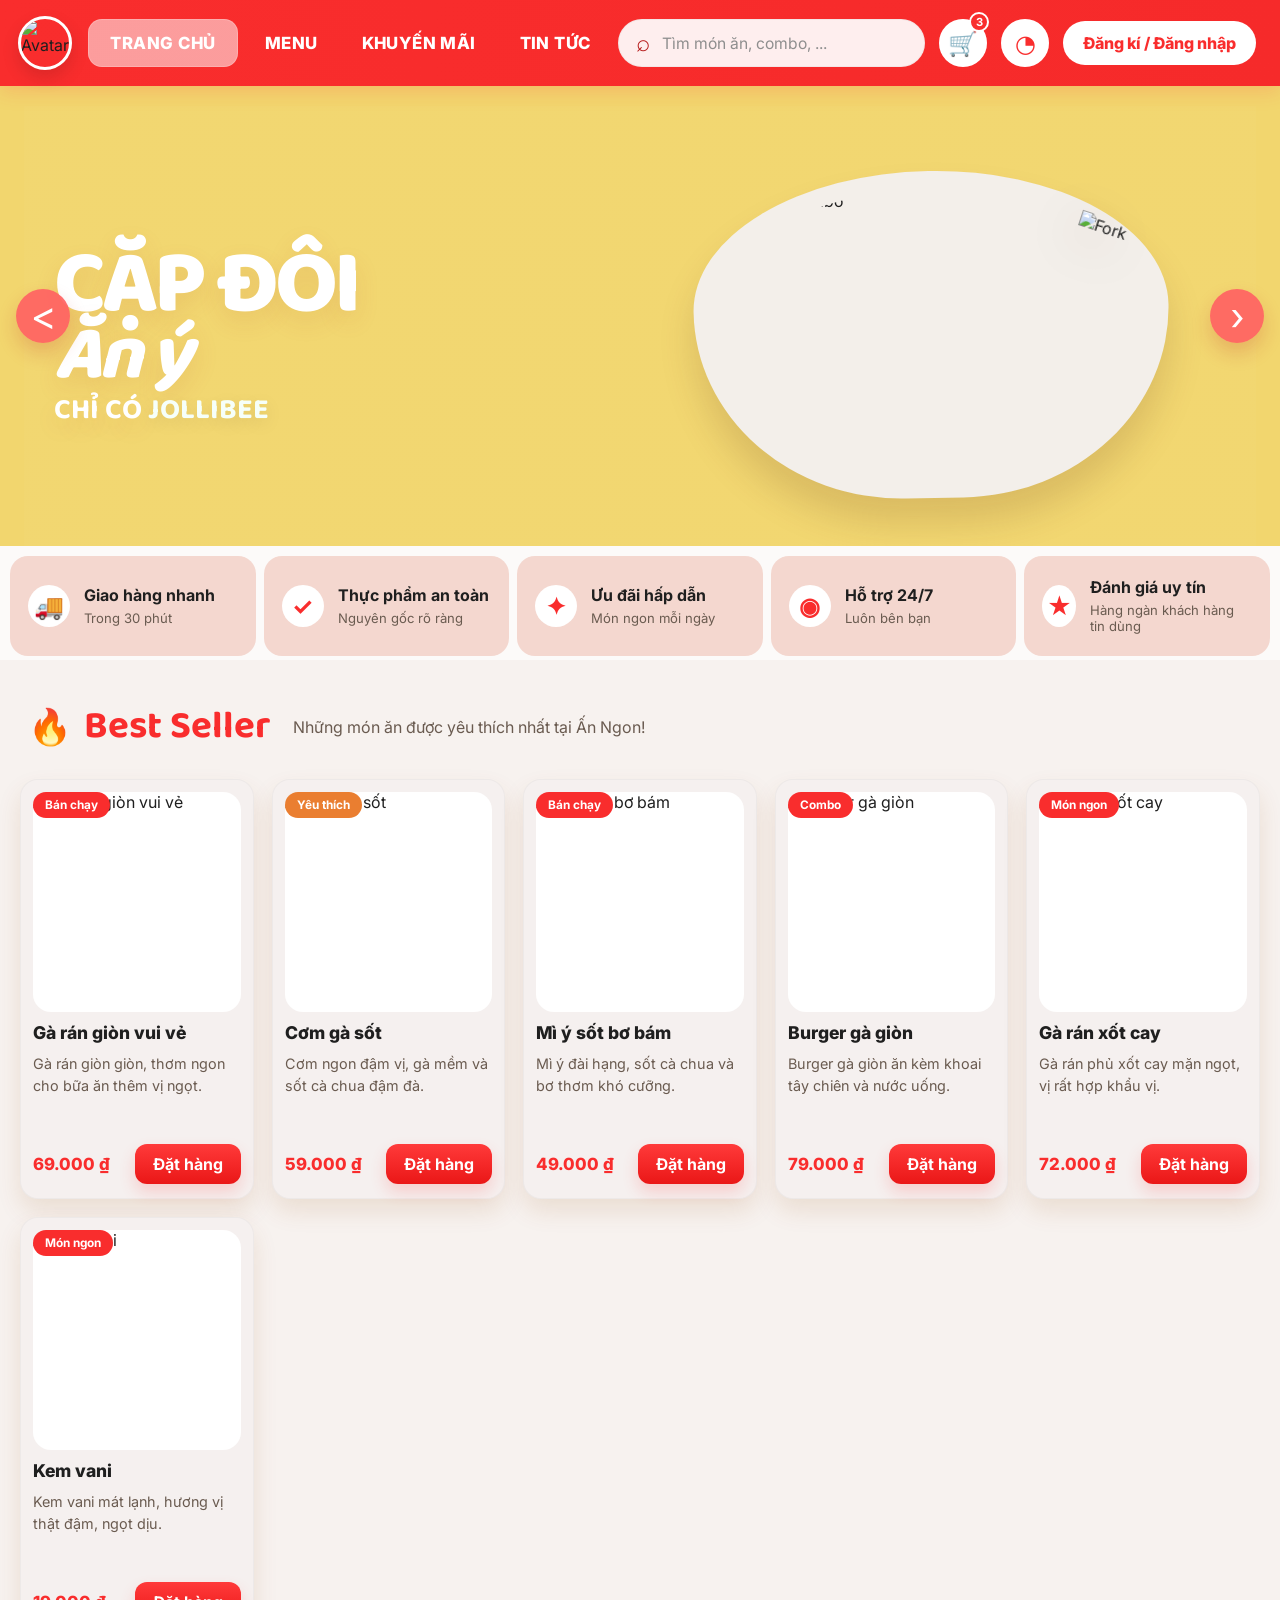
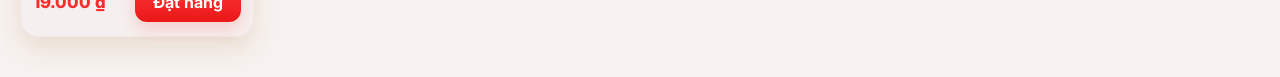
==== test.html @ bcf4d47f "cap nhat script css test" ====
<!DOCTYPE html>
<html lang="vi">
  <head>
    <meta charset="UTF-8" />
    <meta name="viewport" content="width=device-width, initial-scale=1.0" />
    <title>Jollibee Style Food Landing Page</title>
    <link rel="preconnect" href="https://fonts.googleapis.com" />
    <link rel="preconnect" href="https://fonts.gstatic.com" crossorigin />
    <link href="https://fonts.googleapis.com/css2?family=Baloo+2:wght@400;600;700;800&family=Inter:wght@400;500;600;700;800&display=swap" rel="stylesheet" />
    <link rel="stylesheet" href="styles.css" />
  </head>
  <body>
    <div class="page-shell">
      <header class="topbar">
        <div class="brand-wrap">
          <div class="avatar">
            <img src="page_logo.png" alt="Avatar" />
          </div>
          <button class="brand-btn">TRANG CHỦ</button>
        </div>

        <nav class="main-nav">
          <a href="#">MENU</a>
          <a href="#">KHUYẾN MÃI</a>
          <a href="#">TIN TỨC</a>
        </nav>

        <div class="header-tools">
          <div class="search-box">
            <span class="icon-search">⌕</span>
            <input type="text" placeholder="Tìm món ăn, combo, ..." />
          </div>

          <button class="icon-btn cart-btn" aria-label="Giỏ hàng">
            <span>🛒</span>
            <span class="cart-badge">3</span>
          </button>

          <button class="icon-btn user-btn" aria-label="Tài khoản">
            <span>◔</span>
          </button>

          <button class="login-btn">Đăng kí / Đăng nhập</button>
        </div>
      </header>

      <main>
        <section class="hero slider">
          <button class="slider-arrow left" aria-label="Quay lại"><</button>

          <div class="slider-track">
            <article class="slide active" data-bg="#f0d567">
              <div class="hero-copy">
                <h1>
                  <span class="line-1">CẶP ĐÔI</span>
                  <span class="line-2">Ăn ý</span>
                  <span class="line-3">CHỈ CÓ <em>JOLLIBEE</em></span>
                </h1>
              </div>

              <div class="hero-visual">
                <div class="product-plate">
                  <img src="https://images.unsplash.com/photo-1562967916-eb1b5f0d0d2b?auto=format&fit=crop&w=900&q=80" alt="Chicken combo" />
                </div>
                <div class="fork-wrap">
                  <img src="https://images.unsplash.com/photo-1559847844-5315695dadae?auto=format&fit=crop&w=300&q=80" alt="Fork" />
                </div>
              </div>
            </article>

            <article class="slide" data-bg="#f7d26a">
              <div class="hero-copy">
                <h1>
                  <span class="line-1">COMBO</span>
                  <span class="line-2">Hot</span>
                  <span class="line-3">CHỈ TỪ <em>159k</em></span>
                </h1>
              </div>

              <div class="hero-visual">
                <div class="product-plate big">
                  <img src="https://images.unsplash.com/photo-1550547660-d9450f859349?auto=format&fit=crop&w=900&q=80" alt="Burger combo" />
                </div>
                <div class="fork-wrap tiny">
                  <img src="https://images.unsplash.com/photo-1559847844-5315695dadae?auto=format&fit=crop&w=300&q=80" alt="Fork" />
                </div>
              </div>
            </article>
          </div>

          <button class="slider-arrow right" aria-label="Tiếp theo">›</button>
        </section>

        <section class="features">
          <div class="feature-item">
            <div class="feature-icon">🚚</div>
            <div class="feature-text">
              <strong>Giao hàng nhanh</strong>
              <span>Trong 30 phút</span>
            </div>
          </div>

          <div class="feature-item">
            <div class="feature-icon">✓</div>
            <div class="feature-text">
              <strong>Thực phẩm an toàn</strong>
              <span>Nguyên gốc rõ ràng</span>
            </div>
          </div>

          <div class="feature-item">
            <div class="feature-icon">✦</div>
            <div class="feature-text">
              <strong>Ưu đãi hấp dẫn</strong>
              <span>Món ngon mỗi ngày</span>
            </div>
          </div>

          <div class="feature-item">
            <div class="feature-icon">◉</div>
            <div class="feature-text">
              <strong>Hỗ trợ 24/7</strong>
              <span>Luôn bên bạn</span>
            </div>
          </div>

          <div class="feature-item">
            <div class="feature-icon">★</div>
            <div class="feature-text">
              <strong>Đánh giá uy tín</strong>
              <span>Hàng ngàn khách hàng tin dùng</span>
            </div>
          </div>
        </section>

        <section class="best-seller">
          <div class="section-title">
            <span class="title-icon">🔥</span>
            <h2>Best Seller</h2>
            <p>Những món ăn được yêu thích nhất tại Ấn Ngon!</p>
          </div>

          <div class="product-grid">
            <article class="product-card">
              <span class="tag tag-hot">Bán chạy</span>
              <img src="https://images.unsplash.com/photo-1604908176997-125f25cc6f3d?auto=format&fit=crop&w=700&q=80" alt="Gà rán giòn vui vẻ" />
              <h3>Gà rán giòn vui vẻ</h3>
              <p>Gà rán giòn giòn, thơm ngon cho bữa ăn thêm vị ngọt.</p>
              <div class="card-footer">
                <strong>69.000 ₫</strong>
                <button>Đặt hàng</button>
              </div>
            </article>

            <article class="product-card featured">
              <span class="tag tag-fav">Yêu thích</span>
              <img src="https://images.unsplash.com/photo-1544025162-d76694265947?auto=format&fit=crop&w=700&q=80" alt="Cơm gà sốt" />
              <h3>Cơm gà sốt</h3>
              <p>Cơm ngon đậm vị, gà mềm và sốt cà chua đậm đà.</p>
              <div class="card-footer">
                <strong>59.000 ₫</strong>
                <button>Đặt hàng</button>
              </div>
            </article>

            <article class="product-card">
              <span class="tag tag-hot">Bán chạy</span>
              <img src="https://images.unsplash.com/photo-1512058564366-18510be2db19?auto=format&fit=crop&w=700&q=80" alt="Mì ý sốt bơ bám" />
              <h3>Mì ý sốt bơ bám</h3>
              <p>Mì ý đài hạng, sốt cà chua và bơ thơm khó cưỡng.</p>
              <div class="card-footer">
                <strong>49.000 ₫</strong>
                <button>Đặt hàng</button>
              </div>
            </article>

            <article class="product-card">
              <span class="tag tag-hot">Combo</span>
              <img src="https://images.unsplash.com/photo-1568901346375-23c9450c58cd?auto=format&fit=crop&w=700&q=80" alt="Burger gà giòn" />
              <h3>Burger gà giòn</h3>
              <p>Burger gà giòn ăn kèm khoai tây chiên và nước uống.</p>
              <div class="card-footer">
                <strong>79.000 ₫</strong>
                <button>Đặt hàng</button>
              </div>
            </article>

            <article class="product-card">
              <span class="tag tag-hot">Món ngon</span>
              <img src="https://images.unsplash.com/photo-1604909052743-94e838986d24?auto=format&fit=crop&w=700&q=80" alt="Gà rán xốt cay" />
              <h3>Gà rán xốt cay</h3>
              <p>Gà rán phủ xốt cay mặn ngọt, vị rất hợp khẩu vị.</p>
              <div class="card-footer">
                <strong>72.000 ₫</strong>
                <button>Đặt hàng</button>
              </div>
            </article>

            <article class="product-card">
              <span class="tag tag-hot">Món ngon</span>
              <img src="https://images.unsplash.com/photo-1551024601-bec78aea704b?auto=format&fit=crop&w=700&q=80" alt="Kem vani" />
              <h3>Kem vani</h3>
              <p>Kem vani mát lạnh, hương vị thật đậm, ngọt dịu.</p>
              <div class="card-footer">
                <strong>19.000 ₫</strong>
                <button>Đặt hàng</button>
              </div>
            </article>
          </div>
        </section>
      </main>
    </div>

    <script src="script.js"></script>
  </body>
</html>
---- styles.css ----
* {
  box-sizing: border-box;
}

:root {
  --red: #f92d2d;
  --red-dark: #db1b1b;
  --yellow: #f2d66e;
  --cream: #f6e7c4;
  --orange: #f4b971;
  --soft-pink: #f9e2d2;
  --white: #fff;
  --text: #1f1f1f;
  --muted: #6a5b50;
  --card-shadow: 0 12px 25px rgba(146, 76, 0, 0.12);
  --radius: 24px;
}

html {
  scroll-behavior: smooth;
}

body {
  margin: 0;
  font-family: "Inter", sans-serif;
  background: #f4f4f4;
  color: var(--text);
}

img {
  max-width: 100%;
  display: block;
}

button,
input {
  font: inherit;
}

button {
  cursor: pointer;
  border: none;
}

.page-shell {
  max-width: 1600px;
  margin: 0 auto;
  background: #f7f2ef;
}

.topbar {
  height: 86px;
  background: linear-gradient(90deg, var(--red) 0%, #f62a2a 100%);
  display: flex;
  align-items: center;
  justify-content: space-between;
  gap: 20px;
  padding: 0 24px 0 18px;
  position: sticky;
  top: 0;
  z-index: 20;
  box-shadow: 0 6px 18px rgba(255, 67, 67, 0.18);
}

.brand-wrap {
  display: flex;
  align-items: center;
  gap: 16px;
  min-width: 200px;
}

.avatar {
  width: 54px;
  height: 54px;
  border-radius: 50%;
  overflow: hidden;
  border: 3px solid #fff;
  box-shadow: 0 8px 18px rgba(0, 0, 0, 0.12);
}

.avatar img {
  width: 100%;
  height: 100%;
  object-fit: cover;
}

.brand-btn {
  background: #fff8;
  color: #fff;
  border-radius: 14px;
  font-weight: 800;
  font-size: 1.05rem;
  letter-spacing: 0.5px;
  padding: 14px 22px;
  box-shadow: inset 0 0 0 1px rgba(255,255,255,0.18);
}

.main-nav {
  display: flex;
  align-items: center;
  gap: 44px;
  flex: 1;
  justify-content: center;
}

.main-nav a {
  text-decoration: none;
  color: #fff;
  font-weight: 800;
  font-size: 1.05rem;
  letter-spacing: 0.4px;
  position: relative;
  transition: opacity 0.2s ease;
}

.main-nav a:hover {
  opacity: 0.8;
}

.header-tools {
  display: flex;
  align-items: center;
  gap: 14px;
}

.search-box {
  display: flex;
  align-items: center;
  background: rgba(255, 255, 255, 0.92);
  border-radius: 999px;
  height: 48px;
  padding: 0 18px;
  min-width: 290px;
  box-shadow: inset 0 0 0 1px rgba(0,0,0,0.04);
}

.icon-search {
  font-size: 1.5rem;
  color: #b61a1a;
  margin-right: 10px;
  line-height: 1;
}

.search-box input {
  border: none;
  outline: none;
  background: transparent;
  width: 100%;
  color: var(--muted);
  font-size: 0.98rem;
}

.search-box input::placeholder {
  color: #8e8e8e;
}

.icon-btn {
  width: 48px;
  height: 48px;
  border-radius: 50%;
  background: rgba(255,255,255,0.2);
  color: #fff;
  font-size: 1.5rem;
  position: relative;
  display: grid;
  place-items: center;
  box-shadow: inset 0 0 0 1px rgba(255,255,255,0.22);
}

.cart-btn {
  background: #fff;
  color: var(--red);
}

.cart-badge {
  position: absolute;
  top: -7px;
  right: -2px;
  width: 20px;
  height: 20px;
  border-radius: 50%;
  background: var(--red);
  color: white;
  font-size: 0.7rem;
  display: grid;
  place-items: center;
  font-weight: 700;
  border: 2px solid #fff;
}

.user-btn {
  background: #fff;
  color: var(--red);
}

.login-btn {
  background: #fff;
  color: var(--red);
  font-weight: 800;
  border-radius: 999px;
  padding: 12px 20px;
  white-space: nowrap;
}

.hero {
  position: relative;
  background: var(--yellow);
  display: flex;
  align-items: stretch;
  justify-content: center;
  padding: 20px 24px 0;
  overflow: hidden;
}

.slider-track {
  position: relative;
  width: 100%;
  min-height: 440px;
}

.slide {
  display: none;
  min-height: 440px;
  align-items: center;
  justify-content: space-between;
  gap: 20px;
  padding: 18px 20px 0 22px;
  background: linear-gradient(90deg, rgba(255, 255, 255, 0.02), rgba(255,255,255,0.02));
}

.slide.active {
  display: flex;
}

.hero-copy {
  flex: 1;
  padding-left: 8px;
}

.hero-copy h1 {
  margin: 0;
  font-family: "Baloo 2", cursive;
  font-weight: 800;
  line-height: 0.85;
  color: #fff;
  text-shadow: 0 10px 25px rgba(184, 71, 36, 0.12);
  letter-spacing: -4px;
}

.hero-copy .line-1,
.hero-copy .line-2,
.hero-copy .line-3 {
  display: block;
}

.hero-copy .line-1 {
  font-size: clamp(4rem, 7vw, 9rem);
  color: #fff;
}

.hero-copy .line-2 {
  font-size: clamp(3.5rem, 6vw, 7rem);
  font-style: italic;
  color: #fff;
  font-family: "Baloo 2", cursive;
}

.hero-copy .line-3 {
  font-size: clamp(1.8rem, 2vw, 2.4rem);
  letter-spacing: 0;
  color: #fff;
  font-weight: 700;
  margin-top: 10px;
}

.hero-copy .line-3 em {
  font-style: normal;
  color: #f6fff9;
  text-shadow: 0 5px 18px rgba(0,0,0,0.1);
}

.hero-visual {
  position: relative;
  flex: 1.1;
  display: flex;
  justify-content: center;
  align-items: center;
  min-height: 420px;
}

.product-plate {
  width: min(680px, 78%);
  min-width: 320px;
  aspect-ratio: 1.45;
  border-radius: 50% 50% 44% 44% / 42% 42% 58% 58%;
  background: #f3efea;
  box-shadow: 0 25px 35px rgba(111, 68, 33, 0.18);
  display: flex;
  align-items: center;
  justify-content: center;
  padding: 18px;
  transform: rotate(-1deg);
}

.product-plate img {
  width: 100%;
  height: 100%;
  object-fit: cover;
  border-radius: 50% 50% 44% 44% / 42% 42% 58% 58%;
}

.fork-wrap {
  position: absolute;
  right: 0;
  top: 26%;
  width: 160px;
  transform: rotate(18deg);
  filter: drop-shadow(0 12px 24px rgba(52, 24, 10, 0.2));
}

.fork-wrap.tiny {
  width: 120px;
}

.fork-wrap img {
  width: 100%;
  height: auto;
  object-fit: contain;
}

.slider-arrow {
  position: absolute;
  top: 50%;
  transform: translateY(-50%);
  width: 54px;
  height: 54px;
  border-radius: 50%;
  background: rgba(255, 98, 98, 0.92);
  color: #fff;
  box-shadow: 0 10px 20px rgba(183, 31, 31, 0.2);
  font-size: 2.5rem;
  line-height: 1;
  z-index: 2;
}

.slider-arrow.left {
  left: 16px;
}

.slider-arrow.right {
  right: 16px;
}

.features {
  background: rgba(255,255,255,0.62);
  margin: 0 0 18px;
  display: grid;
  grid-template-columns: repeat(5, minmax(180px, 1fr));
  gap: 8px;
  padding: 10px 10px 4px;
}

.feature-item {
  background: #f4d7cf;
  border-radius: 18px;
  padding: 16px 18px;
  display: flex;
  align-items: center;
  gap: 14px;
  min-height: 100px;
}

.feature-icon {
  width: 42px;
  height: 42px;
  border-radius: 50%;
  background: #fff;
  color: var(--red);
  display: grid;
  place-items: center;
  font-size: 1.5rem;
  font-weight: 700;
}

.feature-text {
  display: flex;
  flex-direction: column;
  gap: 4px;
}

.feature-text strong {
  font-size: 1rem;
  line-height: 1.2;
}

.feature-text span {
  font-size: 0.82rem;
  color: var(--muted);
}

.best-seller {
  padding: 18px 20px 40px;
}

.section-title {
  display: flex;
  align-items: center;
  gap: 12px;
  margin-bottom: 22px;
  padding-left: 8px;
}

.title-icon {
  font-size: 2.2rem;
}

.section-title h2 {
  margin: 0;
  font-size: clamp(2.1rem, 3vw, 3rem);
  color: var(--red);
  font-family: "Baloo 2", cursive;
}

.section-title p {
  margin: 0 0 0 10px;
  color: var(--muted);
  font-size: 1rem;
}

.product-grid {
  display: grid;
  grid-template-columns: repeat(5, minmax(200px, 1fr));
  gap: 18px;
}

.product-card {
  background: #f5f0ef;
  border-radius: 18px;
  box-shadow: var(--card-shadow);
  padding: 12px 12px 14px;
  position: relative;
  min-height: 420px;
  display: flex;
  flex-direction: column;
  gap: 10px;
  border: 1px solid rgba(0,0,0,0.03);
  transition: transform 0.25s ease, box-shadow 0.25s ease;
}

.product-card:hover {
  transform: translateY(-4px);
  box-shadow: 0 18px 28px rgba(146, 76, 0, 0.14);
}

.tag {
  position: absolute;
  top: 12px;
  left: 12px;
  display: inline-flex;
  align-items: center;
  justify-content: center;
  border-radius: 999px;
  padding: 6px 12px;
  font-size: 0.74rem;
  font-weight: 700;
  color: #fff;
  z-index: 1;
}

.tag-hot {
  background: var(--red);
}

.tag-fav {
  background: #ea7e30;
}

.product-card img {
  width: 100%;
  height: 220px;
  object-fit: cover;
  border-radius: 18px;
  background: #fff;
}

.product-card h3 {
  margin: 0;
  font-size: 1.1rem;
  font-weight: 800;
  color: var(--text);
}

.product-card p {
  margin: 0;
  font-size: 0.9rem;
  line-height: 1.55;
  color: var(--muted);
  flex: 1;
}

.card-footer {
  display: flex;
  align-items: center;
  justify-content: space-between;
  gap: 12px;
}

.card-footer strong {
  color: var(--red);
  font-size: 1.05rem;
  font-weight: 800;
}

.card-footer button {
  background: linear-gradient(180deg, #ff3a3a 0%, #ea1717 100%);
  color: #fff;
  border-radius: 12px;
  padding: 10px 18px;
  font-weight: 700;
  box-shadow: 0 8px 16px rgba(255, 68, 68, 0.2);
}

@media (max-width: 1200px) {
  .main-nav {
    gap: 22px;
  }

  .product-grid {
    grid-template-columns: repeat(3, minmax(200px, 1fr));
  }

  .features {
    grid-template-columns: repeat(3, minmax(200px, 1fr));
  }
}

@media (max-width: 960px) {
  .topbar {
    flex-wrap: wrap;
    height: auto;
    padding: 16px 18px;
  }

  .brand-wrap,
  .main-nav,
  .header-tools {
    width: 100%;
  }

  .main-nav {
    justify-content: flex-start;
    flex-wrap: wrap;
  }

  .header-tools {
    justify-content: space-between;
    flex-wrap: wrap;
  }

  .search-box {
    min-width: 180px;
    flex: 1;
  }

  .slide {
    flex-direction: column;
    text-align: center;
    padding-top: 30px;
  }

  .hero-copy {
    padding-left: 0;
  }

  .hero-visual {
    width: 100%;
  }

  .product-grid {
    grid-template-columns: repeat(2, minmax(200px, 1fr));
  }
}

@media (max-width: 620px) {
  .topbar {
    gap: 12px;
  }

  .brand-btn {
    display: none;
  }

  .main-nav {
    gap: 10px 18px;
  }

  .header-tools {
    gap: 8px;
  }

  .login-btn {
    padding: 10px 14px;
  }

  .search-box {
    min-width: 140px;
  }

  .features,
  .product-grid {
    grid-template-columns: 1fr;
  }

  .section-title {
    flex-wrap: wrap;
  }

  .section-title p {
    margin-left: 0;
    width: 100%;
  }

  .slider-arrow {
    width: 42px;
    height: 42px;
    font-size: 2rem;
  }
}
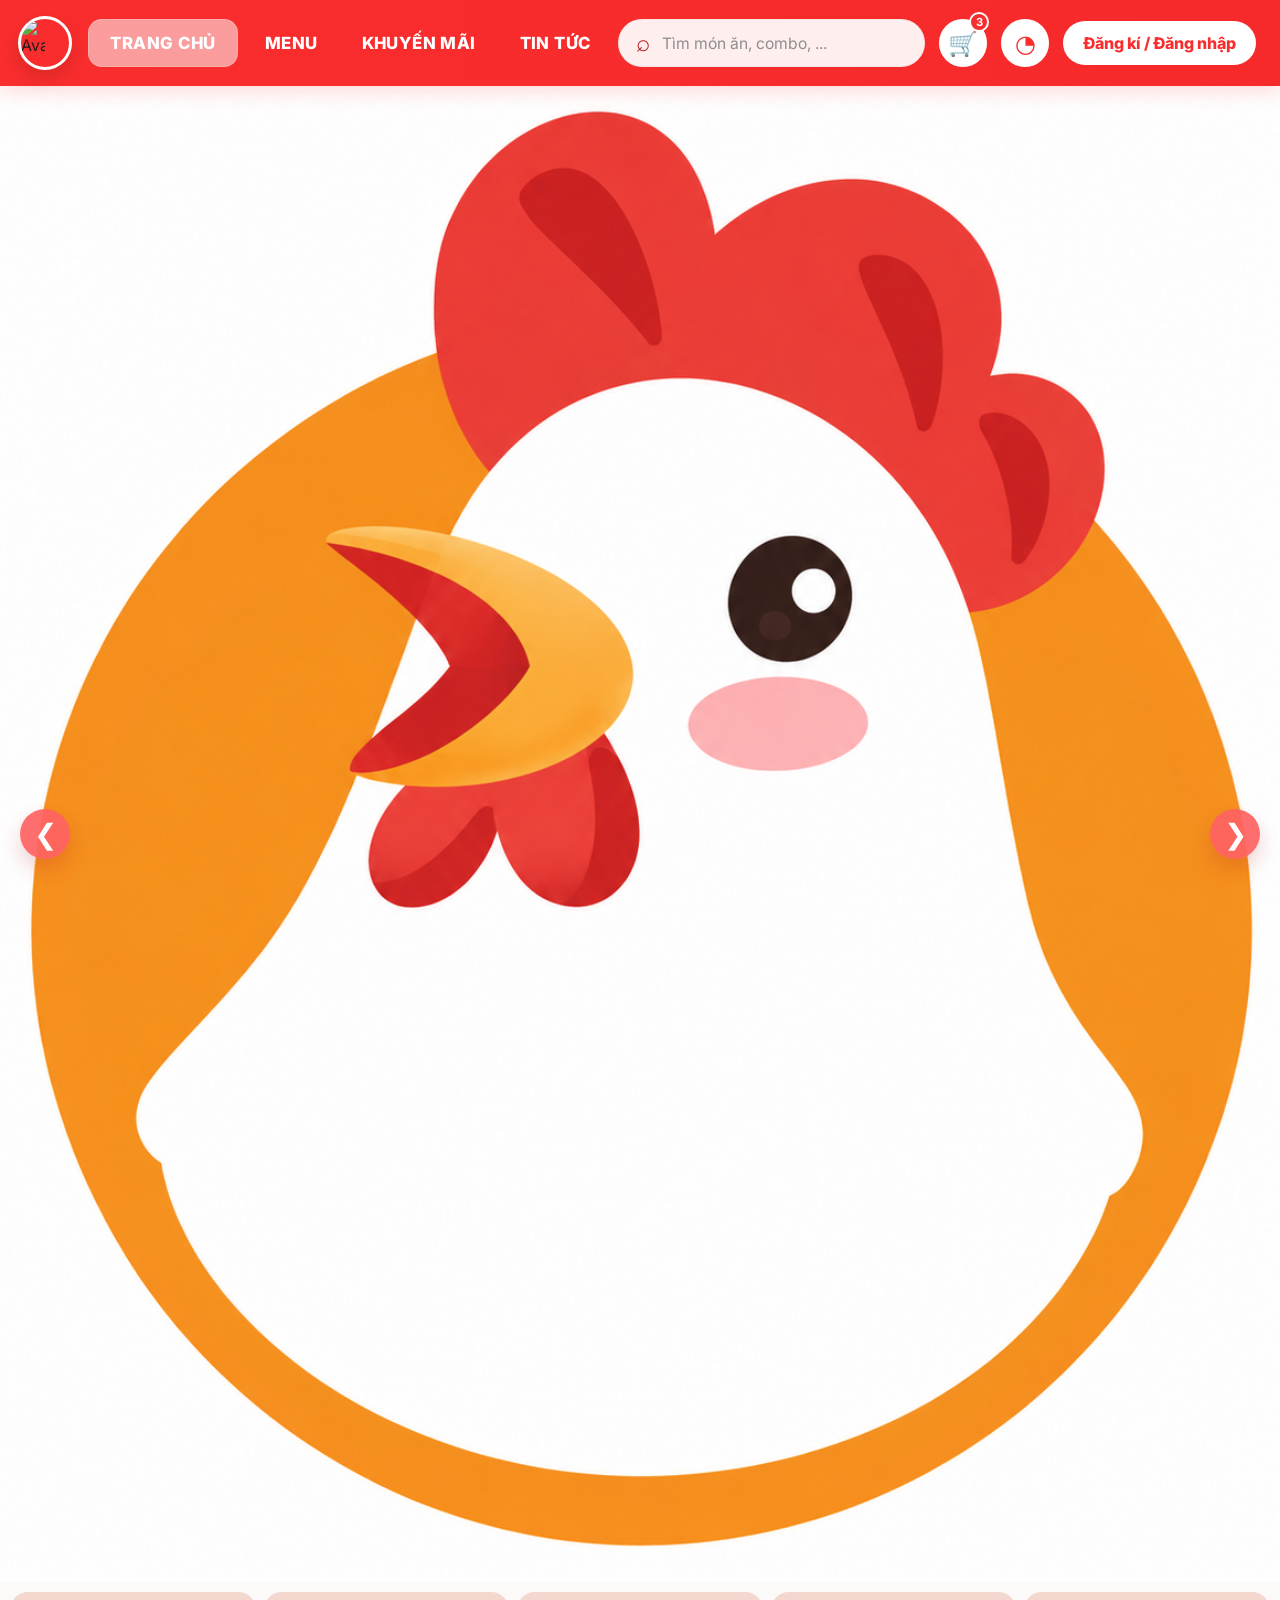
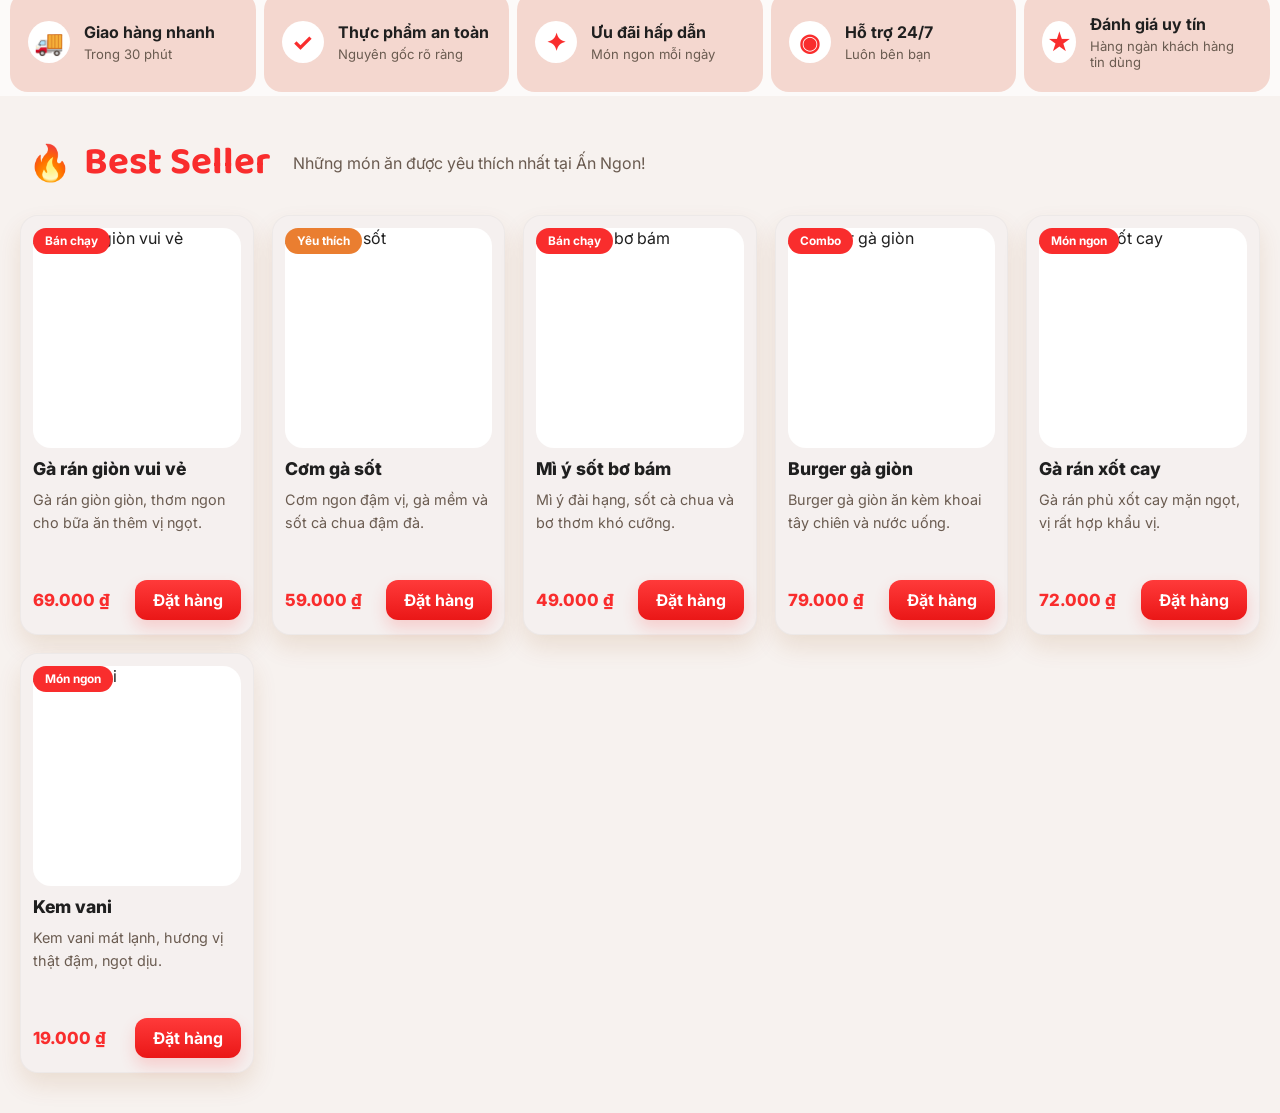
==== commit fc005890: "Add initial CSS styles, HTML structure, and JavaScript functionality for the website" ====
--- a/test.html
+++ b/test.html
@@ -45,52 +45,32 @@
       </header>
 
       <main>
-        <section class="hero slider">
-          <button class="slider-arrow left" aria-label="Quay lại"><</button>
+<section class="hero slider">
+    <button class="slider-arrow left" aria-label="Ảnh trước">
+        &#10094;
+    </button>
 
-          <div class="slider-track">
-            <article class="slide active" data-bg="#f0d567">
-              <div class="hero-copy">
-                <h1>
-                  <span class="line-1">CẶP ĐÔI</span>
-                  <span class="line-2">Ăn ý</span>
-                  <span class="line-3">CHỈ CÓ <em>JOLLIBEE</em></span>
-                </h1>
-              </div>
+    <div class="slider-track">
+        <div class="slide active">
+            <img src="assets/images/BuiThiNgocPhuong_251230944/header_image/page_logo.png" alt="Banner 1">
+        </div>
 
-              <div class="hero-visual">
-                <div class="product-plate">
-                  <img src="https://images.unsplash.com/photo-1562967916-eb1b5f0d0d2b?auto=format&fit=crop&w=900&q=80" alt="Chicken combo" />
-                </div>
-                <div class="fork-wrap">
-                  <img src="https://images.unsplash.com/photo-1559847844-5315695dadae?auto=format&fit=crop&w=300&q=80" alt="Fork" />
-                </div>
-              </div>
-            </article>
+        <div class="slide">
+            <img src="assets/images/NguyenThuyDuong_251230832/Thư mục mới/2b1bd7cd-0207-45e8-986d-f7840a89b9d7.jpg" alt="Banner 2">
+        </div>
 
-            <article class="slide" data-bg="#f7d26a">
-              <div class="hero-copy">
-                <h1>
-                  <span class="line-1">COMBO</span>
-                  <span class="line-2">Hot</span>
-                  <span class="line-3">CHỈ TỪ <em>159k</em></span>
-                </h1>
-              </div>
+        <div class="slide">
+            <img src="assets/images/NguyenThuyDuong_251230832/Thư mục mới/2b1bd7cd-0207-45e8-986d-f7840a89b9d7.jpg" alt="Banner 3">
+        </div>
+    </div>
 
-              <div class="hero-visual">
-                <div class="product-plate big">
-                  <img src="https://images.unsplash.com/photo-1550547660-d9450f859349?auto=format&fit=crop&w=900&q=80" alt="Burger combo" />
-                </div>
-                <div class="fork-wrap tiny">
-                  <img src="https://images.unsplash.com/photo-1559847844-5315695dadae?auto=format&fit=crop&w=300&q=80" alt="Fork" />
-                </div>
-              </div>
-            </article>
-          </div>
+    <button class="slider-arrow right" aria-label="Ảnh tiếp theo">
+        &#10095;
+    </button>
+</section>
 
-          <button class="slider-arrow right" aria-label="Tiếp theo">›</button>
-        </section>
-
+         
+        <!--Khối dịch vụ-->
         <section class="features">
           <div class="feature-item">
             <div class="feature-icon">🚚</div>
--- a/styles.css
+++ b/styles.css
@@ -79,9 +79,9 @@
 }
 
 .avatar img {
-  width: 100%;
+  width: 50%;
   height: 100%;
-  object-fit: cover;
+
 }
 
 .brand-btn {
@@ -625,4 +625,81 @@
     height: 42px;
     font-size: 2rem;
   }
-}+}
+
+/* Banner chứa slider */
+.hero.slider {
+    position: relative;
+    display: block;
+    padding: 0;
+    width: 100%;
+    overflow: hidden;
+    background: #f2d66e;
+}
+
+/* Khung chứa 3 ảnh */
+.slider-track {
+    position: relative;
+    width: 100%;
+    min-height: 0;
+}
+
+/* Mặc định ẩn ảnh */
+.slide {
+    display: none;
+    width: 100%;
+    padding: 0;
+    min-height: 0;
+}
+
+/* Chỉ hiện ảnh đang được chọn */
+.slide.active {
+    display: block;
+}
+
+/* Ảnh chiếm toàn bộ chiều rộng banner */
+.slide img {
+    display: block;
+    width: 100%;
+    height: auto;
+    object-fit: cover;
+}
+
+/* Hai nút điều hướng */
+.slider-arrow {
+    position: absolute;
+    top: 50%;
+    transform: translateY(-50%);
+    z-index: 5;
+    width: 50px;
+    height: 50px;
+    border-radius: 50%;
+    background: rgba(255, 98, 98, 0.92);
+    color: white;
+    font-size: 28px;
+    cursor: pointer;
+}
+
+.slider-arrow.left {
+    left: 20px;
+}
+
+.slider-arrow.right {
+    right: 20px;
+}
+
+@media (max-width: 600px) {
+    .slider-arrow {
+        width: 36px;
+        height: 36px;
+        font-size: 20px;
+    }
+
+    .slider-arrow.left {
+        left: 8px;
+    }
+
+    .slider-arrow.right {
+        right: 8px;
+    }
+}
